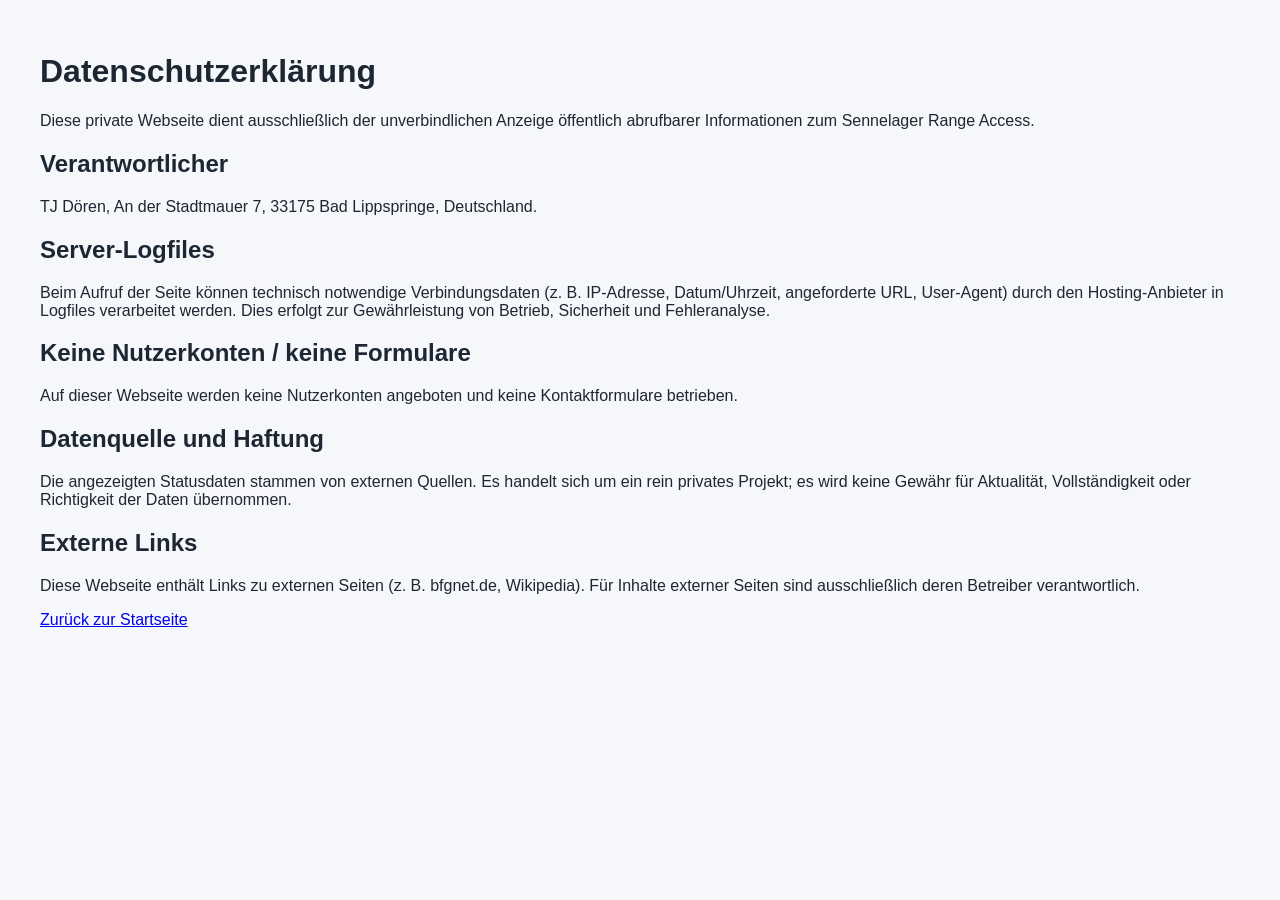
==== templates/datenschutz.html @ 1aaa9222 "Mache URL-Erzeugung proxy-tauglich mit IP-Fallback" ====
<!doctype html>
<html lang="de">
<head>
  <meta charset="utf-8">
  <meta name="viewport" content="width=device-width, initial-scale=1">
  <title>Datenschutz – Sennelager Range Access</title>
  <meta name="robots" content="noindex, nofollow, noarchive, nosnippet, noimageindex">
  <link rel="stylesheet" href="/static/style.css">
</head>
<body>
  <main class="container legal-page">
    <h1>Datenschutzerklärung</h1>
    <p>Diese private Webseite dient ausschließlich der unverbindlichen Anzeige öffentlich abrufbarer Informationen zum Sennelager Range Access.</p>
    <h2>Verantwortlicher</h2>
    <p>TJ Dören, An der Stadtmauer 7, 33175 Bad Lippspringe, Deutschland.</p>
    <h2>Server-Logfiles</h2>
    <p>Beim Aufruf der Seite können technisch notwendige Verbindungsdaten (z. B. IP-Adresse, Datum/Uhrzeit, angeforderte URL, User-Agent) durch den Hosting-Anbieter in Logfiles verarbeitet werden. Dies erfolgt zur Gewährleistung von Betrieb, Sicherheit und Fehleranalyse.</p>
    <h2>Keine Nutzerkonten / keine Formulare</h2>
    <p>Auf dieser Webseite werden keine Nutzerkonten angeboten und keine Kontaktformulare betrieben.</p>
    <h2>Datenquelle und Haftung</h2>
    <p>Die angezeigten Statusdaten stammen von externen Quellen. Es handelt sich um ein rein privates Projekt; es wird keine Gewähr für Aktualität, Vollständigkeit oder Richtigkeit der Daten übernommen.</p>
    <h2>Externe Links</h2>
    <p>Diese Webseite enthält Links zu externen Seiten (z. B. bfgnet.de, Wikipedia). Für Inhalte externer Seiten sind ausschließlich deren Betreiber verantwortlich.</p>
    <p><a href="/">Zurück zur Startseite</a></p>
  </main>
</body>
</html>
---- static/style.css ----
:root { font-family: Arial, Helvetica, sans-serif; }
body { margin: 0; background: #f5f7fa; color: #1d2733; }
.status-bar { color: #fff; padding: 18px; font-size: 1.2rem; }
.status-bar.green { background: #1f9d55; }
.status-bar.yellow { background: #d8a106; }
.status-bar.red { background: #cc3b3b; }
.status-bar.gray { background: #6c757d; }
.status-inner { max-width: 1200px; margin: 0 auto; }
.container { max-width: 1200px; margin: 24px auto; padding: 0 16px; }
.calendar-row { display: grid; grid-template-columns: repeat(7, 1fr); gap: 12px; }
.day-card { border-radius: 10px; padding: 12px; color: #fff; min-height: 120px; }
.day-card .dow { font-weight: 700; text-transform: uppercase; }
.day-card .dom { font-size: 2rem; margin: 10px 0; }
.day-card .label { font-size: 0.95rem; }
.day-card.green { background: #1f9d55; }
.day-card.yellow { background: #d8a106; }
.day-card.red { background: #cc3b3b; }
.day-card.gray { background: #6c757d; }
.day-card.past { filter: grayscale(35%); opacity: 0.72; }
.day-card.today { outline: 3px solid #0d6efd; }
.meta, .sub { color: #4d5b6a; }
@media (max-width: 900px) {
  .calendar-row { grid-template-columns: repeat(2, 1fr); }
}

.month-block { margin-bottom: 28px; }
.month-block h2 { margin: 8px 0 12px; }
.outside-month { opacity: 0.45; }

.info-box { margin-top: 20px; padding: 14px 16px; background: #e9eef5; border-radius: 8px; color: #2b3a49; }
.info-box p { margin: 0 0 10px; }
.info-box p:last-child { margin-bottom: 0; }
.info-box a { color: #0b5ed7; }
.source-note { font-size: 0.95rem; }

.last-update { font-size: 0.8rem; text-align: right; margin: 0 0 8px; color: #4d5b6a; }

.site-footer { margin: 26px 0 20px; padding-top: 14px; border-top: 1px solid #c9d4df; color: #3c4a58; font-size: 0.95rem; }
.site-footer p { margin: 6px 0; }
.site-footer a { color: #0b5ed7; }
.legal-page { padding-top: 8px; padding-bottom: 20px; }

.mobile-upcoming { display: none; margin-bottom: 18px; }
.upcoming-list { list-style: none; padding: 0; margin: 10px 0 0; }
.upcoming-item { border-radius: 8px; padding: 10px 12px; margin-bottom: 8px; color: #fff; display: flex; justify-content: space-between; gap: 8px; }
.upcoming-item .upcoming-date { font-weight: 700; }
@media (max-width: 900px) {
  .mobile-upcoming { display: block; }
  .month-block { display: none; }
}
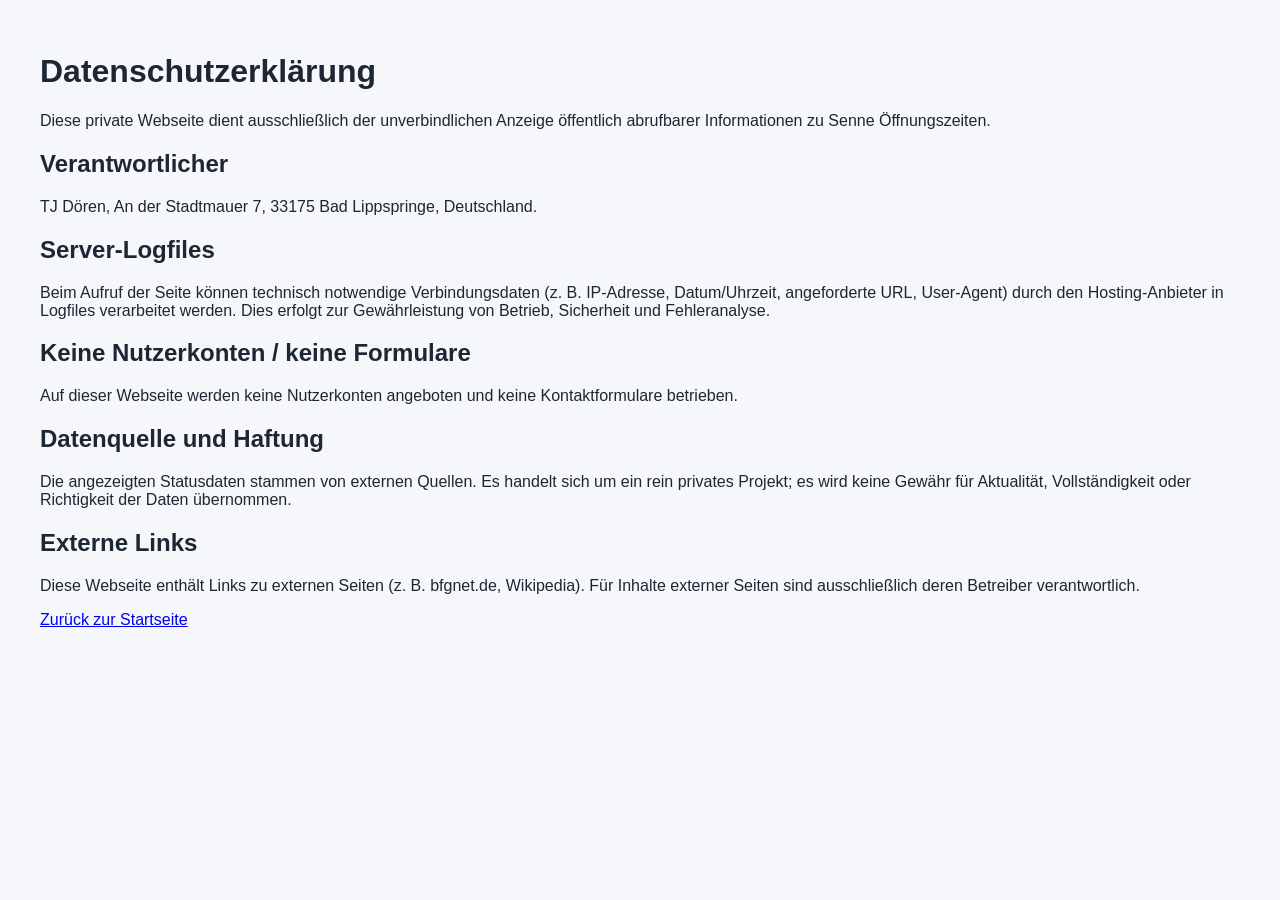
==== commit 6c4196eb: "Fix theme variable definitions" ====
--- a/templates/datenschutz.html
+++ b/templates/datenschutz.html
@@ -3,14 +3,14 @@
 <head>
   <meta charset="utf-8">
   <meta name="viewport" content="width=device-width, initial-scale=1">
-  <title>Datenschutz – Sennelager Range Access</title>
+  <title>Datenschutz – Senne Öffnungszeiten</title>
   <meta name="robots" content="noindex, nofollow, noarchive, nosnippet, noimageindex">
   <link rel="stylesheet" href="/static/style.css">
 </head>
 <body>
   <main class="container legal-page">
     <h1>Datenschutzerklärung</h1>
-    <p>Diese private Webseite dient ausschließlich der unverbindlichen Anzeige öffentlich abrufbarer Informationen zum Sennelager Range Access.</p>
+    <p>Diese private Webseite dient ausschließlich der unverbindlichen Anzeige öffentlich abrufbarer Informationen zu Senne Öffnungszeiten.</p>
     <h2>Verantwortlicher</h2>
     <p>TJ Dören, An der Stadtmauer 7, 33175 Bad Lippspringe, Deutschland.</p>
     <h2>Server-Logfiles</h2>
--- a/static/style.css
+++ b/static/style.css
@@ -1,49 +1,90 @@
-:root { font-family: Arial, Helvetica, sans-serif; }
-body { margin: 0; background: #f5f7fa; color: #1d2733; }
+
+:root {
+  font-family: Arial, Helvetica, sans-serif;
+  --bg: #f5f7fa;
+  --text: #1d2733;
+  --muted: #4d5b6a;
+  --panel: #e9eef5;
+  --link: #0b5ed7;
+  --open: #1f9d55;
+  --changing: #d8a106;
+  --closed: #cc3b3b;
+  --unknown: #6c757d;
+}
+body.theme-dark {
+  --bg: #121417;
+  --text: #e6edf5;
+  --muted: #b7c2ce;
+  --panel: #1f2630;
+  --link: #6ea8fe;
+}
+body { margin: 0; background: var(--bg); color: var(--text); }
 .status-bar { color: #fff; padding: 18px; font-size: 1.2rem; }
-.status-bar.green { background: #1f9d55; }
-.status-bar.yellow { background: #d8a106; }
-.status-bar.red { background: #cc3b3b; }
-.status-bar.gray { background: #6c757d; }
+.status-bar.green { background: var(--open); }
+.status-bar.yellow { background: var(--changing); }
+.status-bar.red { background: var(--closed); }
+.status-bar.gray { background: var(--unknown); }
 .status-inner { max-width: 1200px; margin: 0 auto; }
 .container { max-width: 1200px; margin: 24px auto; padding: 0 16px; }
-.calendar-row { display: grid; grid-template-columns: repeat(7, 1fr); gap: 12px; }
+.calendar-row { display: grid; grid-template-columns: repeat(7, 1fr); gap: 8px; margin-bottom: 8px; }
 .day-card { border-radius: 10px; padding: 12px; color: #fff; min-height: 120px; }
 .day-card .dow { font-weight: 700; text-transform: uppercase; }
 .day-card .dom { font-size: 2rem; margin: 10px 0; }
 .day-card .label { font-size: 0.95rem; }
-.day-card.green { background: #1f9d55; }
-.day-card.yellow { background: #d8a106; }
-.day-card.red { background: #cc3b3b; }
-.day-card.gray { background: #6c757d; }
+.day-card.green { background: var(--open); }
+.day-card.yellow { background: var(--changing); }
+.day-card.red { background: var(--closed); }
+.day-card.gray { background: var(--unknown); }
 .day-card.past { filter: grayscale(35%); opacity: 0.72; }
 .day-card.today { outline: 3px solid #0d6efd; }
-.meta, .sub { color: #4d5b6a; }
+.meta, .sub { color: var(--muted); }
 @media (max-width: 900px) {
   .calendar-row { grid-template-columns: repeat(2, 1fr); }
 }
 
 .month-block { margin-bottom: 28px; }
 .month-block h2 { margin: 8px 0 12px; }
+.month-block .calendar-row:last-child { margin-bottom: 0; }
 .outside-month { opacity: 0.45; }
 
-.info-box { margin-top: 20px; padding: 14px 16px; background: #e9eef5; border-radius: 8px; color: #2b3a49; }
+
+.controls { display: flex; gap: 10px; margin: 10px 0 14px; }
+.controls button { border: 1px solid #94a3b8; border-radius: 8px; background: transparent; color: var(--text); padding: 8px 10px; cursor: pointer; }
+.legend { margin: 8px 0 14px; }
+.legend ul { list-style: none; padding: 0; margin: 8px 0 0; display: flex; flex-wrap: wrap; gap: 12px; }
+.legend-chip { display: inline-block; width: 14px; height: 14px; border-radius: 4px; margin-right: 6px; vertical-align: middle; }
+.legend-chip.green { background: var(--open); }
+.legend-chip.yellow { background: var(--changing); }
+.legend-chip.red { background: var(--closed); }
+.legend-chip.gray { background: var(--unknown); }
+.ics-box { margin: 6px 0 14px; padding: 10px 12px; border: 1px dashed #94a3b8; border-radius: 8px; }
+.colorblind .day-card.green, .colorblind .upcoming-item.green, .colorblind .legend-chip.green { background: #0072B2; }
+.colorblind .day-card.red, .colorblind .upcoming-item.red, .colorblind .legend-chip.red { background: #D55E00; }
+.colorblind .day-card.yellow, .colorblind .upcoming-item.yellow, .colorblind .legend-chip.yellow { background: #CC79A7; }
+
+.info-box { margin-top: 20px; padding: 14px 16px; background: var(--panel); border-radius: 8px; color: #2b3a49; }
 .info-box p { margin: 0 0 10px; }
 .info-box p:last-child { margin-bottom: 0; }
-.info-box a { color: #0b5ed7; }
+.info-box a { color: var(--link); }
 .source-note { font-size: 0.95rem; }
 
-.last-update { font-size: 0.8rem; text-align: right; margin: 0 0 8px; color: #4d5b6a; }
+.last-update { font-size: 0.8rem; text-align: right; margin: 0 0 8px; color: var(--muted); }
 
 .site-footer { margin: 26px 0 20px; padding-top: 14px; border-top: 1px solid #c9d4df; color: #3c4a58; font-size: 0.95rem; }
 .site-footer p { margin: 6px 0; }
-.site-footer a { color: #0b5ed7; }
+.site-footer a { color: var(--link); }
 .legal-page { padding-top: 8px; padding-bottom: 20px; }
 
 .mobile-upcoming { display: none; margin-bottom: 18px; }
 .upcoming-list { list-style: none; padding: 0; margin: 10px 0 0; }
 .upcoming-item { border-radius: 8px; padding: 10px 12px; margin-bottom: 8px; color: #fff; display: flex; justify-content: space-between; gap: 8px; }
 .upcoming-item .upcoming-date { font-weight: 700; }
+.upcoming-item.green { background: var(--open); }
+.upcoming-item.yellow { background: var(--changing); }
+.upcoming-item.red { background: var(--closed); }
+.upcoming-item.gray { background: var(--unknown); }
+.upcoming-item.today { outline: 2px solid #0d6efd; }
+
 @media (max-width: 900px) {
   .mobile-upcoming { display: block; }
   .month-block { display: none; }
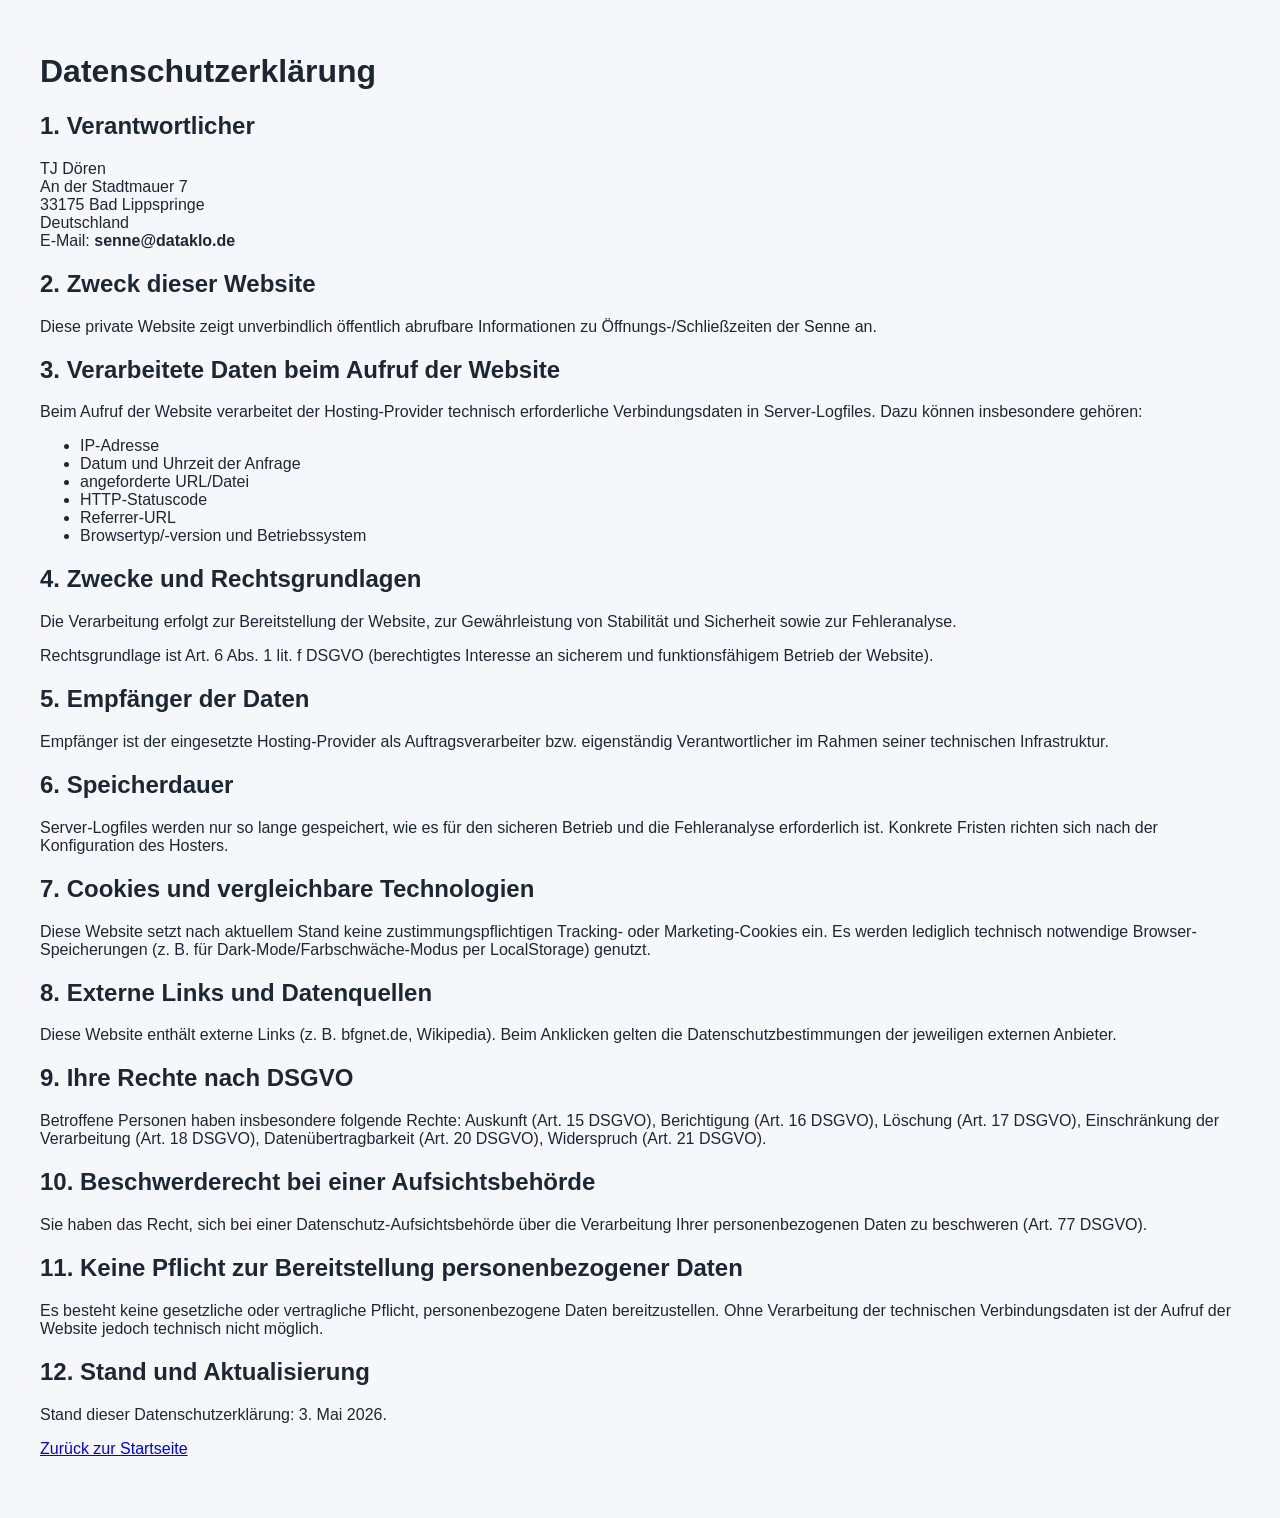
==== commit bc391297: "Auto-refresh stale data and harden web security headers" ====
--- a/templates/datenschutz.html
+++ b/templates/datenschutz.html
@@ -10,17 +10,58 @@
 <body>
   <main class="container legal-page">
     <h1>Datenschutzerklärung</h1>
-    <p>Diese private Webseite dient ausschließlich der unverbindlichen Anzeige öffentlich abrufbarer Informationen zu Senne Öffnungszeiten.</p>
-    <h2>Verantwortlicher</h2>
-    <p>TJ Dören, An der Stadtmauer 7, 33175 Bad Lippspringe, Deutschland.</p>
-    <h2>Server-Logfiles</h2>
-    <p>Beim Aufruf der Seite können technisch notwendige Verbindungsdaten (z. B. IP-Adresse, Datum/Uhrzeit, angeforderte URL, User-Agent) durch den Hosting-Anbieter in Logfiles verarbeitet werden. Dies erfolgt zur Gewährleistung von Betrieb, Sicherheit und Fehleranalyse.</p>
-    <h2>Keine Nutzerkonten / keine Formulare</h2>
-    <p>Auf dieser Webseite werden keine Nutzerkonten angeboten und keine Kontaktformulare betrieben.</p>
-    <h2>Datenquelle und Haftung</h2>
-    <p>Die angezeigten Statusdaten stammen von externen Quellen. Es handelt sich um ein rein privates Projekt; es wird keine Gewähr für Aktualität, Vollständigkeit oder Richtigkeit der Daten übernommen.</p>
-    <h2>Externe Links</h2>
-    <p>Diese Webseite enthält Links zu externen Seiten (z. B. bfgnet.de, Wikipedia). Für Inhalte externer Seiten sind ausschließlich deren Betreiber verantwortlich.</p>
+
+    <h2>1. Verantwortlicher</h2>
+    <p>
+      TJ Dören<br>
+      An der Stadtmauer 7<br>
+      33175 Bad Lippspringe<br>
+      Deutschland<br>
+      E-Mail: <strong>senne@dataklo.de</strong>
+    </p>
+
+    <h2>2. Zweck dieser Website</h2>
+    <p>Diese private Website zeigt unverbindlich öffentlich abrufbare Informationen zu Öffnungs-/Schließzeiten der Senne an.</p>
+
+    <h2>3. Verarbeitete Daten beim Aufruf der Website</h2>
+    <p>Beim Aufruf der Website verarbeitet der Hosting-Provider technisch erforderliche Verbindungsdaten in Server-Logfiles. Dazu können insbesondere gehören:</p>
+    <ul>
+      <li>IP-Adresse</li>
+      <li>Datum und Uhrzeit der Anfrage</li>
+      <li>angeforderte URL/Datei</li>
+      <li>HTTP-Statuscode</li>
+      <li>Referrer-URL</li>
+      <li>Browsertyp/-version und Betriebssystem</li>
+    </ul>
+
+    <h2>4. Zwecke und Rechtsgrundlagen</h2>
+    <p>Die Verarbeitung erfolgt zur Bereitstellung der Website, zur Gewährleistung von Stabilität und Sicherheit sowie zur Fehleranalyse.</p>
+    <p>Rechtsgrundlage ist Art. 6 Abs. 1 lit. f DSGVO (berechtigtes Interesse an sicherem und funktionsfähigem Betrieb der Website).</p>
+
+    <h2>5. Empfänger der Daten</h2>
+    <p>Empfänger ist der eingesetzte Hosting-Provider als Auftragsverarbeiter bzw. eigenständig Verantwortlicher im Rahmen seiner technischen Infrastruktur.</p>
+
+    <h2>6. Speicherdauer</h2>
+    <p>Server-Logfiles werden nur so lange gespeichert, wie es für den sicheren Betrieb und die Fehleranalyse erforderlich ist. Konkrete Fristen richten sich nach der Konfiguration des Hosters.</p>
+
+    <h2>7. Cookies und vergleichbare Technologien</h2>
+    <p>Diese Website setzt nach aktuellem Stand keine zustimmungspflichtigen Tracking- oder Marketing-Cookies ein. Es werden lediglich technisch notwendige Browser-Speicherungen (z. B. für Dark-Mode/Farbschwäche-Modus per LocalStorage) genutzt.</p>
+
+    <h2>8. Externe Links und Datenquellen</h2>
+    <p>Diese Website enthält externe Links (z. B. bfgnet.de, Wikipedia). Beim Anklicken gelten die Datenschutzbestimmungen der jeweiligen externen Anbieter.</p>
+
+    <h2>9. Ihre Rechte nach DSGVO</h2>
+    <p>Betroffene Personen haben insbesondere folgende Rechte: Auskunft (Art. 15 DSGVO), Berichtigung (Art. 16 DSGVO), Löschung (Art. 17 DSGVO), Einschränkung der Verarbeitung (Art. 18 DSGVO), Datenübertragbarkeit (Art. 20 DSGVO), Widerspruch (Art. 21 DSGVO).</p>
+
+    <h2>10. Beschwerderecht bei einer Aufsichtsbehörde</h2>
+    <p>Sie haben das Recht, sich bei einer Datenschutz-Aufsichtsbehörde über die Verarbeitung Ihrer personenbezogenen Daten zu beschweren (Art. 77 DSGVO).</p>
+
+    <h2>11. Keine Pflicht zur Bereitstellung personenbezogener Daten</h2>
+    <p>Es besteht keine gesetzliche oder vertragliche Pflicht, personenbezogene Daten bereitzustellen. Ohne Verarbeitung der technischen Verbindungsdaten ist der Aufruf der Website jedoch technisch nicht möglich.</p>
+
+    <h2>12. Stand und Aktualisierung</h2>
+    <p>Stand dieser Datenschutzerklärung: 3. Mai 2026.</p>
+
     <p><a href="/">Zurück zur Startseite</a></p>
   </main>
 </body>
--- a/static/style.css
+++ b/static/style.css
@@ -58,11 +58,15 @@
 .legend-chip.red { background: var(--closed); }
 .legend-chip.gray { background: var(--unknown); }
 .ics-box { margin: 6px 0 14px; padding: 10px 12px; border: 1px dashed #94a3b8; border-radius: 8px; }
+.colorblind .status-bar.green { background: #0072B2; }
+.colorblind .status-bar.red { background: #D55E00; }
+.colorblind .status-bar.yellow { background: #CC79A7; }
+
 .colorblind .day-card.green, .colorblind .upcoming-item.green, .colorblind .legend-chip.green { background: #0072B2; }
 .colorblind .day-card.red, .colorblind .upcoming-item.red, .colorblind .legend-chip.red { background: #D55E00; }
 .colorblind .day-card.yellow, .colorblind .upcoming-item.yellow, .colorblind .legend-chip.yellow { background: #CC79A7; }
 
-.info-box { margin-top: 20px; padding: 14px 16px; background: var(--panel); border-radius: 8px; color: #2b3a49; }
+.info-box { margin-top: 20px; padding: 14px 16px; background: var(--panel); border-radius: 8px; color: var(--text); }
 .info-box p { margin: 0 0 10px; }
 .info-box p:last-child { margin-bottom: 0; }
 .info-box a { color: var(--link); }
@@ -70,7 +74,7 @@
 
 .last-update { font-size: 0.8rem; text-align: right; margin: 0 0 8px; color: var(--muted); }
 
-.site-footer { margin: 26px 0 20px; padding-top: 14px; border-top: 1px solid #c9d4df; color: #3c4a58; font-size: 0.95rem; }
+.site-footer { margin: 26px 0 20px; padding-top: 14px; border-top: 1px solid var(--muted); color: var(--muted); font-size: 0.95rem; }
 .site-footer p { margin: 6px 0; }
 .site-footer a { color: var(--link); }
 .legal-page { padding-top: 8px; padding-bottom: 20px; }
@@ -89,3 +93,13 @@
   .mobile-upcoming { display: block; }
   .month-block { display: none; }
 }
+
+
+.ics-box button { border: 1px solid #94a3b8; border-radius: 8px; background: transparent; color: var(--text); padding: 8px 10px; cursor: pointer; }
+.ics-modal[hidden] { display: none; }
+.ics-modal { position: fixed; inset: 0; z-index: 1000; display: flex; align-items: center; justify-content: center; }
+.ics-modal-backdrop { position: absolute; inset: 0; background: rgba(0, 0, 0, 0.5); }
+.ics-modal-card { position: relative; width: min(680px, calc(100% - 24px)); background: var(--bg); color: var(--text); border-radius: 10px; padding: 16px; box-shadow: 0 10px 30px rgba(0,0,0,0.3); }
+.ics-modal-card input { width: 100%; padding: 8px; margin: 8px 0 12px; border: 1px solid #94a3b8; border-radius: 8px; background: var(--panel); color: var(--text); }
+.ics-modal-actions { display: flex; gap: 10px; }
+.ics-modal-actions button { border: 1px solid #94a3b8; border-radius: 8px; background: transparent; color: var(--text); padding: 8px 10px; cursor: pointer; }
